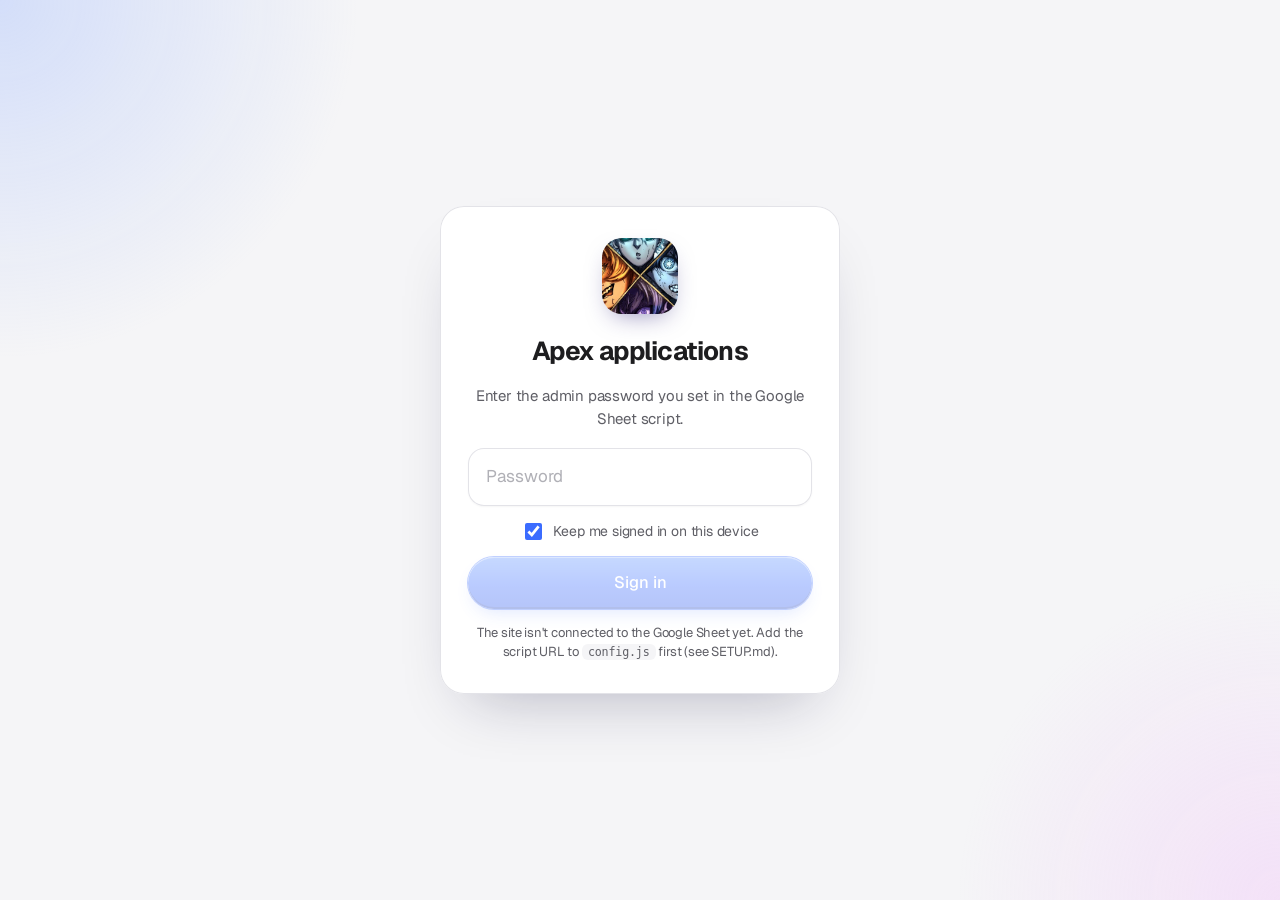
==== admin.html @ 5042d39d "Google Sheet backend: applications saved to a sheet, admin page to accept/decline, stats from the sh" ====
<!doctype html>
<html lang="en">
<head>
  <meta charset="utf-8" />
  <meta name="viewport" content="width=device-width, initial-scale=1, viewport-fit=cover" />
  <meta name="robots" content="noindex, nofollow" />
  <title>Applications · Apex Admin</title>
  <link rel="icon" href="assets/favicon.png" type="image/png" />
  <link rel="preconnect" href="https://fonts.googleapis.com" />
  <link rel="preconnect" href="https://fonts.gstatic.com" crossorigin />
  <link href="https://fonts.googleapis.com/css2?family=Geist:wght@400;500;600;700&display=swap" rel="stylesheet" />
  <link rel="stylesheet" href="styles.css?v=1793979952" />
  <link rel="stylesheet" href="admin.css?v=1793979952" />
</head>
<body class="admin">
  <div class="bg" aria-hidden="true"></div>

  <!-- Sign in -->
  <section class="login" id="login" hidden>
    <form class="login-card" id="loginForm">
      <img class="login-logo" src="assets/logo-icon.webp" alt="" />
      <h1>Apex applications</h1>
      <p class="muted">Enter the admin password you set in the Google Sheet script.</p>
      <input class="field" name="password" type="password" placeholder="Password" autocomplete="current-password" required />
      <label class="check"><input type="checkbox" name="remember" checked /> Keep me signed in on this device</label>
      <p class="error" id="loginError" hidden></p>
      <button class="btn btn-primary btn-lg" type="submit" id="loginBtn">Sign in</button>
      <p class="muted small" id="notConnected" hidden>The site isn't connected to the Google Sheet yet. Add the script URL to <code>config.js</code> first (see SETUP.md).</p>
    </form>
  </section>

  <!-- Dashboard -->
  <div class="dash" id="dash" hidden>
    <header class="top">
      <a class="brand" href="./"><img src="assets/logo-icon.webp" alt="" /><span>Apex Strikers</span><em>Admin</em></a>
      <nav>
        <button class="top-link" id="refreshBtn">Refresh</button>
        <button class="top-link" id="exportBtn">Export CSV</button>
        <button class="top-link" id="logoutBtn">Sign out</button>
      </nav>
    </header>

    <main class="dash-main">
      <div class="tiles" id="tiles"></div>
      <div class="toolbar">
        <div class="filters" id="filters" role="tablist"></div>
        <label class="search"><input id="search" type="search" placeholder="Search Roblox or Discord name…" autocomplete="off" /></label>
        <select id="sort" aria-label="Sort">
          <option value="new">Newest first</option>
          <option value="old">Oldest first</option>
        </select>
      </div>
      <div class="apps" id="apps"></div>
      <p class="empty" id="empty" hidden>No applications here yet.</p>
    </main>
  </div>

  <div class="toast" id="toast" role="status" aria-live="polite"></div>
  <script src="config.js?v=1793979952"></script>
  <script src="admin.js?v=1793979952"></script>
</body>
</html>
---- styles.css ----
:root {
  --bg: #f5f5f7;
  --card: #ffffff;
  --panel: #f5f5f7;
  --text: #1d1d1f;
  --text-2: #5f5f66;
  --text-3: #8e8e93;
  --border: #e3e3e8;
  --blue: #3b6cff;
  --ease: cubic-bezier(0.16, 1, 0.3, 1);
  --spring: cubic-bezier(0.34, 1.56, 0.64, 1);
  color-scheme: light;
}
*, *::before, *::after { box-sizing: border-box; }
html, body { height: 100%; }
body {
  margin: 0; min-height: 100%; background: var(--bg); color: var(--text); overflow-x: hidden;
  font-family: Geist, -apple-system, BlinkMacSystemFont, "SF Pro Text", Inter, "Segoe UI", sans-serif;
  font-size: 17px; line-height: 1.5; letter-spacing: -0.011em; -webkit-font-smoothing: antialiased;
}
h1, h2, h3, p { margin: 0; }
a { color: inherit; text-decoration: none; }
button { font: inherit; color: inherit; background: none; border: 0; padding: 0; cursor: pointer; }
:focus-visible { outline: 2px solid var(--blue); outline-offset: 3px; border-radius: 10px; }
[hidden] { display: none !important; }

/* Background */
.bg { position: fixed; inset: 0; z-index: -1; pointer-events: none; overflow: hidden; }
.glow { position: absolute; border-radius: 50%; filter: blur(90px); opacity: 0.45; animation: drift 22s ease-in-out infinite alternate; }
.g1 { width: 46vw; height: 46vw; left: -12vw; top: -18vw; background: #c7d7ff; }
.g2 { width: 40vw; height: 40vw; right: -14vw; bottom: -16vw; background: #f5d0fe; animation-duration: 26s; }
@keyframes drift { to { transform: translate3d(4vw, 3vw, 0) scale(1.1); } }

/* Top bar */
.top { position: fixed; top: 0; left: 0; right: 0; z-index: 20; display: flex; align-items: center; justify-content: space-between; height: 60px; padding: 0 22px; background: rgba(245, 245, 247, 0.72); -webkit-backdrop-filter: blur(18px) saturate(160%); backdrop-filter: blur(18px) saturate(160%); }
.brand { display: inline-flex; align-items: center; gap: 9px; font-weight: 600; font-size: 16px; letter-spacing: -0.02em; }
.brand img { width: 28px; height: 28px; object-fit: contain; }
.brand em { font-style: normal; font-size: 12px; font-weight: 600; padding: 2px 8px; border-radius: 999px; color: #2457d6; background: rgba(59, 108, 255, 0.1); }
.top nav { display: flex; gap: 4px; }
.top-link { padding: 7px 13px; border-radius: 999px; font-size: 14px; color: var(--text-2); transition: background 0.2s, color 0.2s; }
.top-link:hover { background: rgba(0, 0, 0, 0.05); color: var(--text); }

/* Progress */
.progress { position: fixed; top: 60px; left: 0; right: 0; z-index: 19; height: 3px; background: rgba(0, 0, 0, 0.05); }
.progress span { display: block; height: 100%; width: 0; background: linear-gradient(90deg, #4f8cff, #8b5cf6); border-radius: 0 3px 3px 0; transition: width 0.6s var(--ease); }

/* Screens */
.stage { position: relative; min-height: 100vh; min-height: 100dvh; display: grid; }
.screen {
  grid-area: 1 / 1; display: flex; align-items: center; justify-content: center; padding: 100px 22px 60px;
  transition: opacity 0.45s var(--ease), transform 0.55s var(--ease), filter 0.45s var(--ease);
}
.screen.in-right { opacity: 0; transform: translateX(60px); filter: blur(6px); }
.screen.in-left { opacity: 0; transform: translateX(-60px); filter: blur(6px); }
.screen.out-left { opacity: 0; transform: translateX(-60px); filter: blur(6px); pointer-events: none; }
.screen.out-right { opacity: 0; transform: translateX(60px); filter: blur(6px); pointer-events: none; }

/* Buttons */
.btn {
  --h: 46px; position: relative; display: inline-flex; align-items: center; justify-content: center; gap: 8px; overflow: hidden;
  height: var(--h); padding: 0 22px; border-radius: 999px; font-size: 15.5px; font-weight: 500; white-space: nowrap;
  transition: transform 0.4s var(--spring), box-shadow 0.3s, background 0.25s; -webkit-tap-highlight-color: transparent;
}
.btn:hover { transform: translateY(-2px); }
.btn:active { transform: scale(0.95); transition-duration: 0.12s; }
.btn-lg { --h: 52px; padding: 0 26px; font-size: 16.5px; }
.btn-primary { color: #fff; background: linear-gradient(180deg, #5f93ff, #3b6cff 55%, #2f5bf0); box-shadow: inset 0 1px 0 rgba(255, 255, 255, 0.4), inset 0 -2px 0 rgba(0, 0, 30, 0.2), 0 0 0 1px rgba(59, 108, 255, 0.9), 0 8px 20px -8px rgba(59, 108, 255, 0.6); }
.btn-primary:hover { box-shadow: inset 0 1px 0 rgba(255, 255, 255, 0.5), 0 0 0 1px rgba(99, 140, 255, 1), 0 14px 30px -10px rgba(59, 108, 255, 0.8); }
.btn-ghost { color: var(--text); background: #fff; box-shadow: inset 0 0 0 1px var(--border), 0 1px 2px rgba(0, 0, 0, 0.05); }
.btn-ghost:hover { background: #fafafc; }
.btn svg { width: 20px; height: 20px; }
.actions { display: flex; gap: 12px; justify-content: center; flex-wrap: wrap; margin-top: 30px; }

/* Welcome */
.welcome { max-width: 680px; text-align: center; }
.diamond { width: 132px; height: 132px; margin: 0 auto 26px; display: grid; place-items: center; animation: float 6s ease-in-out infinite; }
.diamond img { width: 100%; height: 100%; object-fit: contain; filter: drop-shadow(0 18px 24px rgba(80, 60, 200, 0.28)); }
@keyframes float { 50% { transform: translateY(-12px) rotate(-4deg); } }
.eyebrow { font-size: 13px; font-weight: 600; letter-spacing: 0.08em; text-transform: uppercase; color: var(--text-3); margin-bottom: 14px; }
.welcome h1, .stats h1 { font-size: clamp(36px, 6vw, 60px); line-height: 1.04; font-weight: 700; letter-spacing: -0.045em; }
.welcome h1 span { background: linear-gradient(100deg, #3b6cff, #8b5cf6 55%, #ec4899); -webkit-background-clip: text; background-clip: text; color: transparent; }
.lead { max-width: 560px; margin: 18px auto 0; font-size: 18px; color: var(--text-2); }
.count-pill { display: inline-flex; align-items: center; gap: 8px; margin-top: 24px; padding: 7px 15px; border-radius: 999px; font-size: 14.5px; color: var(--text-2); background: #fff; box-shadow: inset 0 0 0 1px var(--border); }
.count-pill b { color: var(--text); font-variant-numeric: tabular-nums; }
.live { width: 8px; height: 8px; border-radius: 50%; background: #22c55e; box-shadow: 0 0 0 3px rgba(34, 197, 94, 0.18); }
.note { max-width: 460px; padding: 14px 18px; border-radius: 16px; font-size: 15px; color: var(--text-2); background: #fff; box-shadow: inset 0 0 0 1px var(--border); }

/* Question */
.question { width: min(640px, 100%); }
.step { font-size: 13px; font-weight: 600; color: var(--blue); margin-bottom: 14px; }
.q-head { display: flex; align-items: center; gap: 16px; }
.q-ico { width: 58px; height: 58px; flex: none; object-fit: contain; filter: drop-shadow(0 8px 12px rgba(20, 20, 40, 0.2)); }
.q-ico.big { width: 84px; height: 84px; margin: 0 auto 16px; display: block; }
.q-ico.discord { display: grid; place-items: center; width: 52px; height: 52px; border-radius: 15px; color: #fff; background: #5865f2; box-shadow: inset 0 1px 0 rgba(255, 255, 255, 0.3), 0 8px 18px -6px rgba(88, 101, 242, 0.7); filter: none; }
.q-ico.discord svg { width: 28px; height: 28px; }
.question h2 { font-size: clamp(26px, 4vw, 36px); line-height: 1.12; font-weight: 700; letter-spacing: -0.035em; }
.hint { margin-top: 10px; color: var(--text-2); font-size: 16px; }
.field {
  display: block; width: 100%; margin-top: 26px; padding: 16px 18px; border: 0; outline: 0; border-radius: 16px; resize: vertical;
  font: inherit; font-size: 19px; color: var(--text); background: #fff; box-shadow: inset 0 0 0 1px var(--border), 0 1px 2px rgba(0, 0, 0, 0.04);
  transition: box-shadow 0.25s;
}
.field:focus { box-shadow: inset 0 0 0 1.5px rgba(59, 108, 255, 0.7), 0 0 0 5px rgba(59, 108, 255, 0.12); }
.field::placeholder { color: #b0b0b6; }
textarea.field { min-height: 130px; line-height: 1.5; font-size: 17px; }
.chars { display: block; margin-top: 6px; text-align: right; font-size: 12.5px; color: var(--text-3); }
.choices { display: grid; gap: 10px; margin-top: 26px; }
.choice {
  display: flex; align-items: center; gap: 14px; width: 100%; padding: 14px 16px; border-radius: 14px; text-align: left; font-size: 17px; font-weight: 500;
  background: #fff; box-shadow: inset 0 0 0 1px var(--border), 0 1px 2px rgba(0, 0, 0, 0.04); transition: box-shadow 0.2s, transform 0.35s var(--spring), background 0.2s;
}
.choice:hover { transform: translateX(4px); box-shadow: inset 0 0 0 1px #c9c9d1, 0 4px 14px -8px rgba(0, 0, 0, 0.2); }
.choice kbd { display: grid; place-items: center; width: 26px; height: 26px; flex: none; border-radius: 7px; font: 600 12.5px Geist, sans-serif; color: var(--text-2); background: var(--panel); box-shadow: inset 0 0 0 1px var(--border); }
.choice.on { background: #eef3ff; box-shadow: inset 0 0 0 1.5px var(--blue); }
.choice.on kbd { color: #fff; background: var(--blue); box-shadow: none; }
.error { margin-top: 12px; font-size: 14.5px; color: #dc2626; }
.hp { position: absolute; left: -9999px; width: 1px; height: 1px; opacity: 0; }
.nav-row { display: flex; justify-content: space-between; gap: 12px; margin-top: 28px; }
.kbd-hint { margin-top: 18px; font-size: 13px; color: var(--text-3); }
.kbd-hint kbd { padding: 1px 6px; border-radius: 5px; font: 600 12px Geist, sans-serif; background: #fff; box-shadow: inset 0 0 0 1px var(--border); }
.shake { animation: shake 0.4s; }
@keyframes shake { 20%, 60% { transform: translateX(-8px); } 40%, 80% { transform: translateX(8px); } }

/* Sending / done */
.sending { text-align: center; max-width: 520px; }
.sending h2 { font-size: 28px; letter-spacing: -0.03em; }
.spinner { width: 40px; height: 40px; margin: 0 auto 20px; border-radius: 50%; border: 3px solid rgba(0, 0, 0, 0.08); border-top-color: var(--blue); animation: spin 0.8s linear infinite; }
@keyframes spin { to { transform: rotate(360deg); } }
.discord-btn { background: linear-gradient(180deg, #7983f5, #5865f2); box-shadow: inset 0 1px 0 rgba(255, 255, 255, 0.35), 0 0 0 1px #5865f2, 0 8px 20px -8px rgba(88, 101, 242, 0.7); }
.confetti { position: fixed; z-index: 50; pointer-events: none; object-fit: contain; }

/* Stats */
.stats { width: min(920px, 100%); text-align: center; }
.big-stat { display: inline-flex; align-items: center; gap: 18px; margin-top: 30px; padding: 18px 28px 18px 20px; border-radius: 22px; background: #fff; box-shadow: inset 0 0 0 1px var(--border), 0 20px 40px -28px rgba(20, 20, 60, 0.35); }
.big-stat img { width: 64px; height: 64px; object-fit: contain; }
.big-stat b { display: block; font-size: 48px; line-height: 1; font-weight: 700; letter-spacing: -0.04em; font-variant-numeric: tabular-nums; text-align: left; }
.big-stat span { color: var(--text-2); font-size: 15px; }
.charts { display: grid; grid-template-columns: repeat(auto-fit, minmax(380px, 1fr)); gap: 14px; margin-top: 30px; text-align: left; }
.chart { padding: 18px; border-radius: 20px; background: #fff; box-shadow: inset 0 0 0 1px var(--border); }
.chart-head { display: flex; align-items: center; gap: 12px; margin-bottom: 14px; }
.chart-head .q-ico { width: 38px; height: 38px; }
.chart h3 { font-size: 15.5px; font-weight: 600; letter-spacing: -0.015em; line-height: 1.3; }
.bars { display: grid; gap: 9px; }
.bar-row { display: grid; grid-template-columns: minmax(0, 1.25fr) minmax(0, 1fr) 40px; align-items: center; gap: 10px; font-size: 13.5px; }
.bar-label { color: var(--text-2); white-space: nowrap; overflow: hidden; text-overflow: ellipsis; }
.bar { height: 10px; border-radius: 6px; background: var(--panel); overflow: hidden; }
.bar i { display: block; height: 100%; border-radius: 6px; background: #c5d3ff; transition: width 1s var(--ease); }
.bar-row.leader .bar i { background: linear-gradient(90deg, #4f8cff, #8b5cf6); }
.bar-row.leader .bar-label { color: var(--text); font-weight: 600; }
.bar-num { text-align: right; font-weight: 600; font-variant-numeric: tabular-nums; }

/* Toast */
.toast { position: fixed; left: 50%; bottom: 26px; z-index: 60; padding: 12px 18px; border-radius: 14px; font-size: 14px; color: #fff; background: rgba(28, 28, 34, 0.92); transform: translate(-50%, 20px); opacity: 0; pointer-events: none; transition: transform 0.45s var(--spring), opacity 0.3s; }
.toast.show { transform: translate(-50%, 0); opacity: 1; }

@media (max-width: 600px) {
  body { font-size: 16px; }
  .top { padding: 0 14px; }
  .brand em { display: none; }
  .screen { padding: 88px 16px 40px; align-items: flex-start; }
  .welcome { padding-top: 20px; }
  .diamond { width: 104px; height: 104px; }
  .q-ico { width: 46px; height: 46px; }
  .q-head { gap: 12px; }
  .nav-row .btn { flex: 1; }
  .kbd-hint { display: none; }
  .actions .btn { flex: 1 1 100%; }
  .big-stat b { font-size: 40px; }
}
@media (prefers-reduced-motion: reduce) {
  *, *::before, *::after { animation-duration: 0.01ms !important; animation-iteration-count: 1 !important; transition-duration: 0.01ms !important; }
}

@media (max-width: 600px) { .charts { grid-template-columns: 1fr; } }


/* ═══ Logo art ═══ */
.brand img { border-radius: 8px; object-fit: cover; box-shadow: 0 0 0 1px rgba(0, 0, 0, 0.08); }
.logo-art {
  width: 210px; margin: 0 auto 26px; border-radius: 26px; overflow: hidden; rotate: -3deg;
  box-shadow: 0 0 0 1px rgba(0, 0, 0, 0.08), 0 24px 50px -18px rgba(40, 30, 120, 0.45), 0 0 0 6px #fff;
  animation: float 6s ease-in-out infinite;
}
.logo-art img { display: block; width: 100%; height: auto; }
.big-stat .big-logo { border-radius: 14px; object-fit: cover; }
@media (max-width: 600px) { .logo-art { width: 150px; border-radius: 20px; } }

/* ═══ Performance ═══ */
/* soft colour in the background is now a plain gradient, no animated blur */
.bg { background: radial-gradient(40vw 40vw at 0% 0%, rgba(150, 180, 255, 0.35), transparent 70%), radial-gradient(36vw 36vw at 100% 100%, rgba(240, 180, 250, 0.3), transparent 70%); }
.glow { display: none; }
/* screen changes slide and fade, without blurring the whole page */
.screen.in-right, .screen.in-left, .screen.out-left, .screen.out-right { filter: none; }
.screen { transition: opacity 0.4s var(--ease), transform 0.5s var(--ease); will-change: opacity, transform; }
.top { -webkit-backdrop-filter: none; backdrop-filter: none; background: rgba(245, 245, 247, 0.94); }
/* logo sits straight, only a gentle float */
.logo-art { rotate: 0deg; animation: floatY 6s ease-in-out infinite; }
@keyframes floatY { 50% { transform: translateY(-10px); } }

.accepted-line { margin-top: 12px; font-size: 14.5px; color: var(--text-2); }
---- admin.css ----
/* Apex admin — uses the tokens from styles.css */
.admin .login { min-height: 100vh; min-height: 100dvh; display: grid; place-items: center; padding: 24px 16px; }
.login-card { width: min(400px, 100%); display: grid; gap: 14px; padding: 32px 28px; border-radius: 24px; text-align: center; background: #fff; box-shadow: inset 0 0 0 1px var(--border), 0 30px 60px -30px rgba(20, 20, 60, 0.3); }
.login-logo { width: 76px; height: 76px; margin: 0 auto 4px; border-radius: 20px; object-fit: cover; box-shadow: 0 10px 24px -10px rgba(40, 30, 120, 0.5); }
.login-card h1 { font-size: 26px; letter-spacing: -0.03em; }
.login-card .field { margin-top: 4px; font-size: 17px; }
.login-card .btn { width: 100%; }
.muted { color: var(--text-2); font-size: 15px; }
.muted.small { font-size: 13px; }
.check { display: flex; align-items: center; justify-content: center; gap: 8px; font-size: 14px; color: var(--text-2); }
.check input { width: 17px; height: 17px; accent-color: var(--blue); }
code { padding: 1px 6px; border-radius: 6px; background: var(--panel); font-size: 0.9em; }

.dash-main { max-width: 1040px; margin: 0 auto; padding: 84px 20px 80px; }
.tiles { display: grid; grid-template-columns: repeat(4, 1fr); gap: 12px; }
.tile { display: flex; align-items: center; gap: 12px; padding: 14px 16px; border-radius: 18px; text-align: left; background: #fff; box-shadow: inset 0 0 0 1px var(--border); transition: transform 0.35s var(--spring), box-shadow 0.2s; }
.tile:hover { transform: translateY(-2px); }
.tile.on { box-shadow: inset 0 0 0 1.5px var(--blue), 0 10px 24px -14px rgba(59, 108, 255, 0.6); }
.tile img { width: 40px; height: 40px; object-fit: contain; }
.tile b { display: block; font-size: 26px; line-height: 1.1; font-weight: 700; letter-spacing: -0.03em; font-variant-numeric: tabular-nums; }
.tile span { font-size: 13px; color: var(--text-2); }

.toolbar { display: flex; gap: 10px; align-items: center; flex-wrap: wrap; margin: 22px 0 16px; }
.filters { display: flex; gap: 6px; flex-wrap: wrap; }
.chip { display: inline-flex; align-items: center; gap: 7px; height: 36px; padding: 0 13px; border-radius: 999px; font-size: 14px; font-weight: 500; color: var(--text-2); background: #fff; box-shadow: inset 0 0 0 1px var(--border); transition: background 0.2s, color 0.2s; }
.chip span { padding: 0 7px; border-radius: 999px; font-size: 12px; background: var(--panel); }
.chip.on { color: #fff; background: #1d1d1f; box-shadow: none; }
.chip.on span { background: rgba(255, 255, 255, 0.18); }
.toolbar .search { flex: 1; min-width: 200px; }
.toolbar .search input { width: 100%; height: 38px; padding: 0 14px; border: 0; outline: 0; border-radius: 12px; font: inherit; font-size: 14.5px; background: #fff; box-shadow: inset 0 0 0 1px var(--border); }
.toolbar .search input:focus { box-shadow: inset 0 0 0 1.5px rgba(59, 108, 255, 0.6); }
#sort { height: 38px; padding: 0 10px; border: 0; border-radius: 12px; font: inherit; font-size: 14px; background: #fff; box-shadow: inset 0 0 0 1px var(--border); }

.apps { display: grid; gap: 12px; }
.app { position: relative; padding: 16px 18px; border-radius: 18px; background: #fff; box-shadow: inset 0 0 0 1px var(--border); transition: box-shadow 0.2s; }
.app::before { content: ""; position: absolute; left: 0; top: 16px; bottom: 16px; width: 4px; border-radius: 0 4px 4px 0; background: #f59e0b; }
.app.st-accepted::before { background: #22c55e; }
.app.st-declined::before { background: #ef4444; }
.app-head { display: flex; align-items: center; gap: 12px; cursor: pointer; }
.who { flex: 1; min-width: 0; }
.who b { display: block; font-size: 17.5px; letter-spacing: -0.02em; }
.who span { font-size: 14px; color: var(--text-2); }
.badge { padding: 3px 10px; border-radius: 999px; font-size: 12px; font-weight: 700; color: #a16207; background: rgba(245, 158, 11, 0.14); }
.st-accepted .badge { color: #15803d; background: rgba(34, 197, 94, 0.14); }
.st-declined .badge { color: #b91c1c; background: rgba(239, 68, 68, 0.12); }
.when { font-size: 13px; color: var(--text-3); white-space: nowrap; }
.infos { display: flex; flex-wrap: wrap; gap: 6px; margin-top: 12px; }
.info { display: inline-flex; gap: 6px; padding: 4px 10px; border-radius: 8px; font-size: 13px; background: var(--panel); }
.info em { font-style: normal; color: var(--text-3); }
.app-body { display: none; gap: 14px; margin-top: 16px; padding-top: 16px; border-top: 1px solid var(--border); }
.app.open .app-body { display: grid; }
.answer h4, .note h4 { margin: 0 0 4px; font-size: 12.5px; font-weight: 600; letter-spacing: 0.04em; text-transform: uppercase; color: var(--text-3); }
.answer p { font-size: 15.5px; white-space: pre-wrap; }
.note textarea { width: 100%; padding: 10px 12px; border: 0; outline: 0; border-radius: 12px; font: inherit; font-size: 14.5px; resize: vertical; background: var(--panel); }
.note textarea:focus { background: #fff; box-shadow: inset 0 0 0 1.5px rgba(59, 108, 255, 0.6); }
.links { display: flex; flex-wrap: wrap; gap: 16px; font-size: 14px; }
.links a, .links button { color: #0a5fd8; }
.links .danger { color: #dc2626; margin-left: auto; }
.app-actions { display: flex; flex-wrap: wrap; gap: 8px; align-items: center; margin-top: 14px; }
.btn-sm { --h: 36px; padding: 0 16px; font-size: 14px; }
.act-accept { color: #fff; background: #16a34a; box-shadow: inset 0 1px 0 rgba(255, 255, 255, 0.3), 0 6px 14px -6px rgba(22, 163, 74, 0.6); }
.act-decline { color: #b91c1c; background: #fff; box-shadow: inset 0 0 0 1px rgba(239, 68, 68, 0.4); }
.act-decline:hover { background: #fef2f2; }
.btn[disabled] { opacity: 0.35; pointer-events: none; }
.more { margin-left: auto; font-size: 14px; color: var(--text-2); }
.more:hover { color: var(--text); }
.empty { margin-top: 30px; text-align: center; color: var(--text-2); }

@media (max-width: 760px) {
  .tiles { grid-template-columns: 1fr 1fr; }
  .dash-main { padding: 76px 14px 60px; }
  .when { display: none; }
  .more { margin-left: 0; width: 100%; text-align: left; padding-top: 4px; }
}
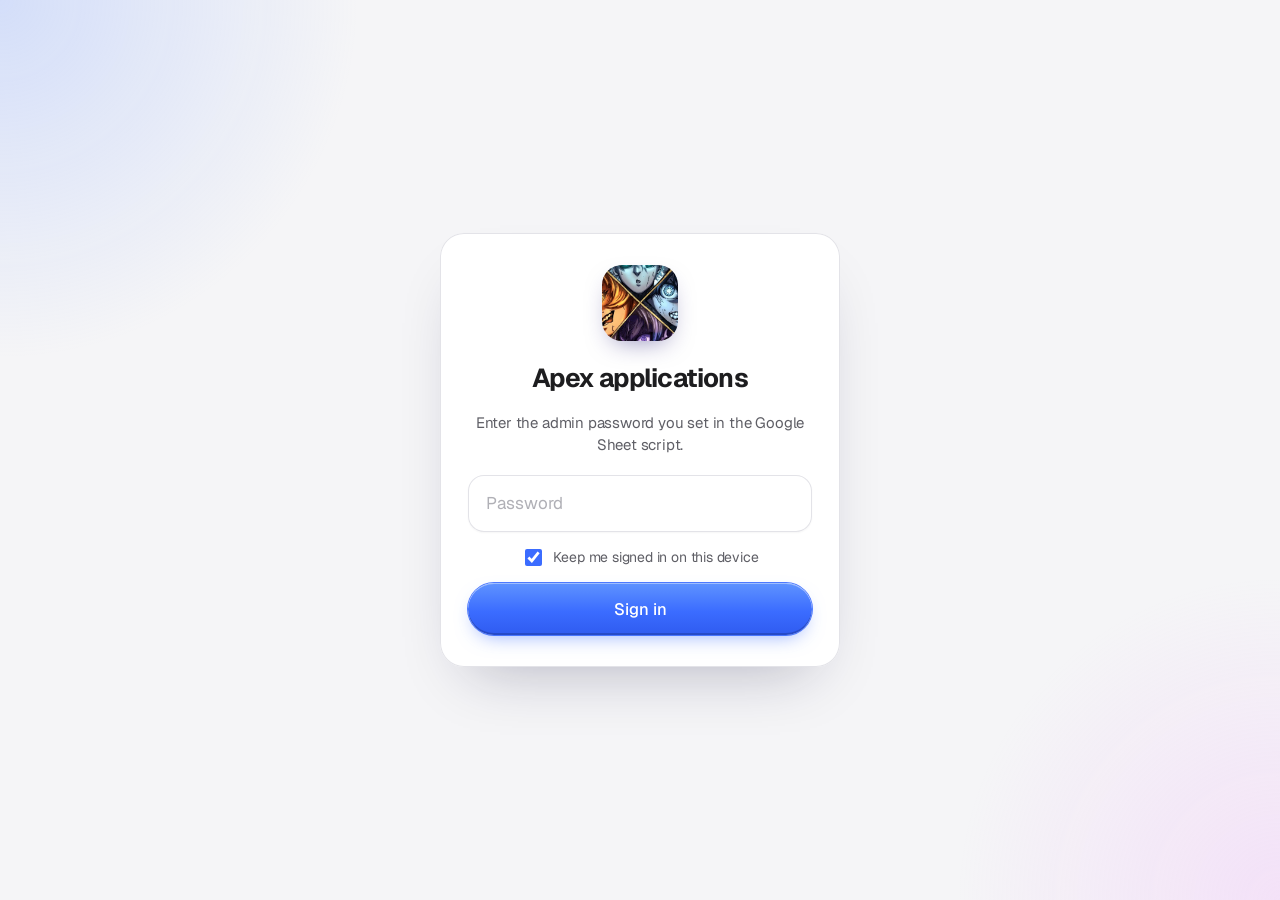
==== commit 12ef4ca0: "Connect the Google Sheet, applications open Co-Authored-By: Claude Opus 5.5 <noreply@anthropic.com>" ====
--- a/admin.html
+++ b/admin.html
@@ -9,8 +9,8 @@
   <link rel="preconnect" href="https://fonts.googleapis.com" />
   <link rel="preconnect" href="https://fonts.gstatic.com" crossorigin />
   <link href="https://fonts.googleapis.com/css2?family=Geist:wght@400;500;600;700&display=swap" rel="stylesheet" />
-  <link rel="stylesheet" href="styles.css?v=1793979952" />
-  <link rel="stylesheet" href="admin.css?v=1793979952" />
+  <link rel="stylesheet" href="styles.css?v=1793980350" />
+  <link rel="stylesheet" href="admin.css?v=1793980350" />
 </head>
 <body class="admin">
   <div class="bg" aria-hidden="true"></div>
@@ -56,7 +56,7 @@
   </div>
 
   <div class="toast" id="toast" role="status" aria-live="polite"></div>
-  <script src="config.js?v=1793979952"></script>
-  <script src="admin.js?v=1793979952"></script>
+  <script src="config.js?v=1793980350"></script>
+  <script src="admin.js?v=1793980350"></script>
 </body>
 </html>
